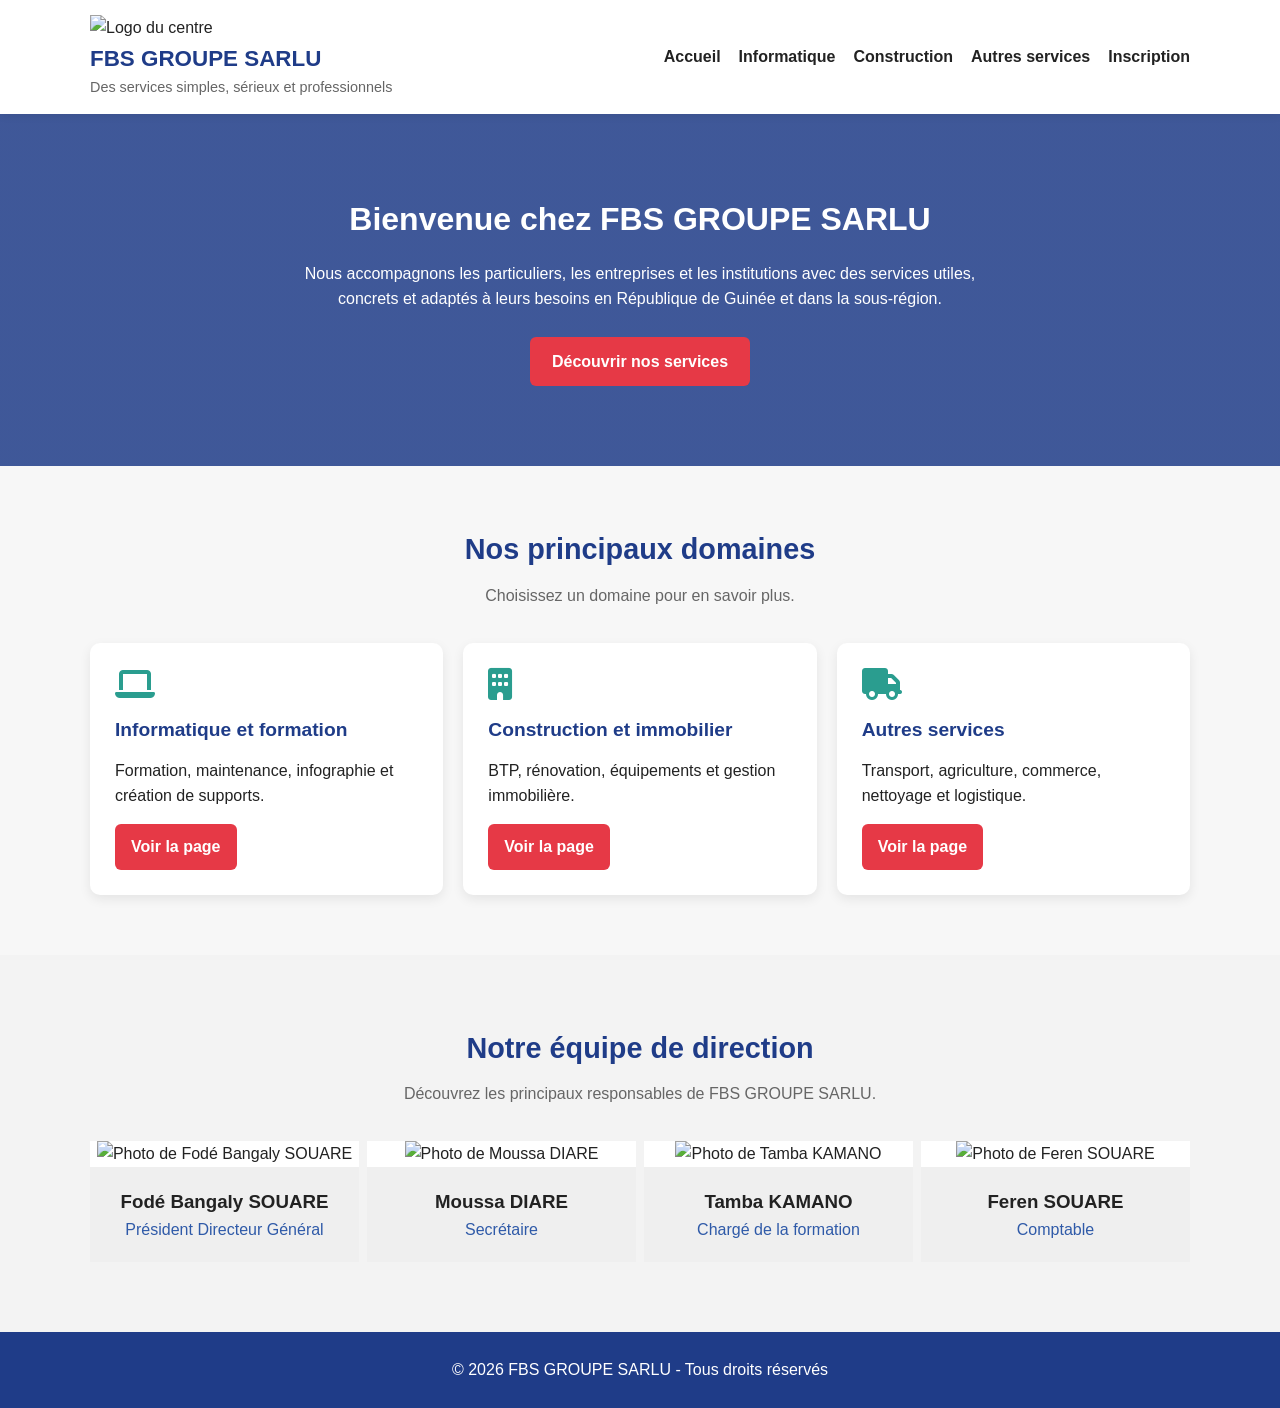
==== index.html @ cb2cd77f "Add files via upload" ====
<!DOCTYPE html>
<html lang="fr">
<head>
  <meta charset="UTF-8">
  <meta name="viewport" content="width=device-width, initial-scale=1.0">
  <title>FBS GROUPE SARLU - Accueil</title>

  <!-- Feuille de style principale -->
  <link rel="stylesheet" href="style.css">

  <!-- Bibliothèque d’icônes -->
  <link rel="stylesheet" href="https://cdnjs.cloudflare.com/ajax/libs/font-awesome/6.4.0/css/all.min.css">
</head>
<body>

  <!-- En-tête -->
  <header>
    <div class="conteneur contenu-entete">

      <!-- Logo et nom de l’entreprise -->
      <div class="logo">
        <img src="IMAGES/formation.jpg" width="50" alt="Logo du centre" title="Logo du centre">
        <h1>FBS GROUPE SARLU</h1>
        <p>Des services simples, sérieux et professionnels</p>
      </div>

      <!-- Bouton du menu sur téléphone -->
      <button class="bouton-menu" id="boutonMenu" aria-label="Ouvrir le menu">
        <i class="fas fa-bars"></i>
      </button>

      <!-- Menu de navigation -->
      <nav>
        <ul id="menu">
          <li><a href="index.html">Accueil</a></li>
          <li><a href="informatique.html">Informatique</a></li>
          <li><a href="construction.html">Construction</a></li>
          <li><a href="services.html">Autres services</a></li>
          <li><a href="inscription.html">Inscription</a></li>
        </ul>
      </nav>

    </div>
  </header>

  <!-- Bannière principale -->
  <section class="banniere accueil">
    <div class="conteneur">
      <h2>Bienvenue chez FBS GROUPE SARLU</h2>
      <p>
        Nous accompagnons les particuliers, les entreprises et les institutions
        avec des services utiles, concrets et adaptés à leurs besoins en République de Guinée
        et dans la sous-région.
      </p>
      <a href="#mon_ancre" class="bouton">Découvrir nos services</a>
    </div>
  </section>

  <!-- Présentation des domaines -->
  <section>
    <div class="conteneur">
      <div class="titre-section">
        <h2 id="mon_ancre"> Nos principaux domaines</h2>
        <p>Choisissez un domaine pour en savoir plus.</p>
      </div>

      <div class="grille-3">

        <div class="carte">
          <i class="fas fa-laptop"></i>
          <h3>Informatique et formation</h3>
          <p>Formation, maintenance, infographie et création de supports.</p>
          <a href="informatique.html" class="bouton petit-bouton">Voir la page</a>
        </div>

        <div class="carte">
          <i class="fas fa-building"></i>
          <h3>Construction et immobilier</h3>
          <p>BTP, rénovation, équipements et gestion immobilière.</p>
          <a href="construction.html" class="bouton petit-bouton">Voir la page</a>
        </div>

        <div class="carte">
          <i class="fas fa-truck"></i>
          <h3>Autres services</h3>
          <p>Transport, agriculture, commerce, nettoyage et logistique.</p>
          <a href="services.html" class="bouton petit-bouton">Voir la page</a>
        </div>

      </div>
    </div>
  </section>

  <!-- Équipe de direction -->
  <section class="equipe">
    <div class="conteneur">
      <div class="titre-section">
        <h2>Notre équipe de direction</h2>
        <p>Découvrez les principaux responsables de FBS GROUPE SARLU.</p>
      </div>

      <div class="grille-equipe">

        <div class="membre">
          <img src="IMAGES/photo Fodé Bangaly Souaré.jpg" alt="Photo de Fodé Bangaly SOUARE" title="PDG SOUARE">
          <div class="infos-membre">
            <h3>Fodé Bangaly SOUARE</h3>
            <p class="poste">Président Directeur Général</p>
          </div>
        </div>

        <div class="membre">
          <img src="IMAGES/DIARE.jpeg" alt="Photo de Moussa DIARE" title="DIARE">
          <div class="infos-membre">
            <h3>Moussa DIARE</h3>
            <p class="poste">Secrétaire</p>
          </div>
        </div>

        <div class="membre">
          <img src="IMAGES/KAMANO.jpeg" alt="Photo de Tamba KAMANO">
          <div class="infos-membre">
            <h3>Tamba KAMANO</h3>
            <p class="poste">Chargé de la formation</p>
          </div>
        </div>

        <div class="membre">
          <img src="IMAGES/Feren.jpg" alt="Photo de Feren SOUARE">
          <div class="infos-membre">
            <h3>Feren SOUARE</h3>
            <p class="poste">Comptable</p>
          </div>
        </div>

      </div>
    </div>
  </section>

  <!-- Pied de page -->
  <footer>
    <p>&copy; 2026 FBS GROUPE SARLU - Tous droits réservés</p>
  </footer>

  <!-- Fichier JavaScript -->
  <script src="script.js"></script>
</body>
</html>
---- style.css ----
/* COULEURS DU SITE */
:root {
  --bleu: #1f3c88;
  --vert: #2a9d8f;
  --rouge: #e63946;
  --blanc: #ffffff;
  --gris-clair: #f7f7f7;
  --gris: #666;
  --noir: #222;
}

  /* RÉGLAGES GÉNÉRAUX */
* {
  margin: 0;
  padding: 0;
  box-sizing: border-box;
}

body {
  font-family: Arial, sans-serif;
  background-color: var(--gris-clair);
  color: var(--noir);
  line-height: 1.6;
}

/* Conteneur principal */
.conteneur {
  width: 90%;
  max-width: 1100px;
  margin: auto;
}

  /* EN-TÊTE */
header {
  background-color: var(--blanc);
  box-shadow: 0 2px 8px rgba(0, 0, 0, 0.08);
  position: sticky;
  top: 0;
  z-index: 1000;
}

.contenu-entete {
  display: flex;
  justify-content: space-between;
  align-items: center;
  padding: 15px 0;
  position: relative;
}

.logo h1 {
  color: var(--bleu);
  font-size: 1.4rem;
}

.logo p {
  color: var(--gris);
  font-size: 0.9rem;
}

   /* MENU DE NAVIGATION */
nav ul {
  list-style: none;
  display: flex;
  gap: 18px;
}

nav a {
  text-decoration: none;
  color: var(--noir);
  font-weight: bold;
}

nav a:hover {
  color: var(--vert);
}

/* Bouton menu mobile */
.bouton-menu {
  display: none;
  background: none;
  border: none;
  font-size: 1.4rem;
  color: var(--bleu);
  cursor: pointer;
}

   /* BANNIÈRES */
.banniere,
.banniere-page {
  color: white;
  text-align: center;
  padding: 80px 20px;
  background-size: cover;
  background-position: center;
}

/* Image de fond de chaque page */
.accueil {
  background:
    linear-gradient(rgba(31, 60, 136, 0.85), rgba(31, 60, 136, 0.85)),
    url("IMAGES/fond_cyber.jpeg");
}

.informatique {
  background:
    linear-gradient(rgba(31, 60, 136, 0.85), rgba(31, 60, 136, 0.85)),
    url("IMAGES/fond_informatique.jpg");
}

.construction {
  background:
    linear-gradient(rgba(31, 60, 136, 0.85), rgba(31, 60, 136, 0.85)),
    url("IMAGES/fond_construction.jpg");
}

.services {
  background:
    linear-gradient(rgba(31, 60, 136, 0.85), rgba(31, 60, 136, 0.85)),
    url("IMAGES/font_service.jpg");
}

.inscription-page {
  background:
    linear-gradient(rgba(31, 60, 136, 0.85), rgba(31, 60, 136, 0.85)),
    url("IMAGES/inscripyion.jpg");
}

.banniere h2,
.banniere-page h2 {
  font-size: 2rem;
  margin-bottom: 15px;
}

.banniere p,
.banniere-page p {
  max-width: 700px;
  margin: 0 auto 25px;
}

/* BOUTONS */
.bouton {
  display: inline-block;
  background-color: var(--rouge);
  color: white;
  text-decoration: none;
  padding: 12px 22px;
  border-radius: 6px;
  font-weight: bold;
}

.petit-bouton {
  margin-top: 15px;
  padding: 10px 16px;
}

   /*  SECTIONS */
section {
  padding: 60px 0;
}

.titre-section {
  text-align: center;
  margin-bottom: 35px;
}

.titre-section h2,
.titre-simple {
  color: var(--bleu);
  font-size: 1.8rem;
  margin-bottom: 10px;
}

.titre-section p {
  color: var(--gris);
}

   /* CARTES / SERVICES */
.grille-3 {
  display: grid;
  grid-template-columns: repeat(3, 1fr);
  gap: 20px;
}

.carte {
  background-color: var(--blanc);
  padding: 25px;
  border-radius: 10px;
  box-shadow: 0 4px 12px rgba(0, 0, 0, 0.08);
}

.carte i {
  font-size: 2rem;
  color: var(--vert);
  margin-bottom: 15px;
}

.carte h3 {
  color: var(--bleu);
  margin-bottom: 12px;
  font-size: 1.2rem;
}

   /* BLOCS IMAGE + TEXTE */
.contenu-direction,
.image-texte,
.boite-contact {
  display: grid;
  grid-template-columns: 1fr 1fr;
  gap: 30px;
  align-items: center;
}

.direction img,
.image-texte img {
  width: 100%;
  border-radius: 10px;
  object-fit: cover;
  box-shadow: 0 4px 12px rgba(0, 0, 0, 0.12);
}

/* Image un peu plus petite */
.image-texte img {
  max-width: 450px;
  height: 280px;
  object-position: center top;
}

.texte-direction {
  background-color: white;
  padding: 25px;
  border-radius: 10px;
  box-shadow: 0 4px 12px rgba(0, 0, 0, 0.08);
}

/* ÉQUIPE */
.equipe {
  background-color: #f3f3f3;
  padding: 70px 0;
}

.grille-equipe {
  display: grid;
  grid-template-columns: repeat(4, 1fr);
  gap: 8px;
}

.membre {
  background-color: white;
  text-align: center;
  overflow: hidden;
}

.membre img {
  width: 100%;
  height: 300px;
  object-fit: cover;
}

.infos-membre {
  background-color: #efefef;
  padding: 20px;
}

.membre h3 {
  font-weight: bold;
}

.membre .poste {
  color: #2f5aa8;
}

   /*FORMULAIRE */
form {
  background-color: white;
  padding: 25px;
  border-radius: 10px;
  box-shadow: 0 4px 12px rgba(0, 0, 0, 0.08);
}

label {
  display: block;
  margin-bottom: 6px;
  font-weight: bold;
  color: var(--bleu);
}

input,
select,
textarea {
  width: 100%;
  padding: 12px;
  margin-bottom: 15px;
  border: 1px solid #ccc;
  border-radius: 6px;
}

button {
  background-color: var(--bleu);
  color: white;
  border: none;
  padding: 12px 18px;
  border-radius: 6px;
  cursor: pointer;
}

form button {
  width: 100%;
}

   /* PIED DE PAGE */
footer {
  background-color: var(--bleu);
  color: white;
  text-align: center;
  padding: 25px;
}

   /*  VERSION TABLETTE */
@media (max-width: 900px) {
  .grille-3,
  .image-texte,
  .contenu-direction,
  .boite-contact,
  .grille-equipe {
    grid-template-columns: 1fr;
  }
}

   /*  VERSION MOBILE */
@media (max-width: 768px) {
  .bouton-menu {
    display: block;
  }

  nav ul {
    display: none;
    flex-direction: column;
    background-color: white;
    position: absolute;
    top: 70px;
    right: 5%;
    width: 220px;
    padding: 20px;
    border-radius: 10px;
    box-shadow: 0 4px 12px rgba(0, 0, 0, 0.1);
  }

  nav ul.show {
    display: flex;
  }

  .banniere h2,
  .banniere-page h2 {
    font-size: 1.6rem;
  }
}

.formations-info {
  padding: 60px 0;
  background: #f7f7f7;
}

.titre-categorie {
  color: #1f3c88;
  margin: 40px 0 20px;
  font-size: 1.5rem;
}

.grille-formations {
  display: grid;
  grid-template-columns: repeat(3, 1fr);
  gap: 20px;
}

.formation {
  background: white;
  padding: 20px;
  border-radius: 10px;
  box-shadow: 0 4px 10px rgba(0, 0, 0, 0.08);
}

.formation h4 {
  color: #1f3c88;
  margin-bottom: 12px;
  font-size: 1.15rem;
}

.formation p {
  margin-bottom: 8px;
  color: #222;
}

.infos-inscription {
  background: white;
  margin-top: 40px;
  padding: 25px;
  border-left: 5px solid #1f3c88;
  border-radius: 10px;
  box-shadow: 0 4px 10px rgba(0, 0, 0, 0.08);
}

.infos-inscription h3 {
  color: #1f3c88;
  margin-bottom: 15px;
}

@media (max-width: 900px) {
  .grille-formations {
    grid-template-columns: 1fr 1fr;
  }
}

@media (max-width: 768px) {
  .grille-formations {
    grid-template-columns: 1fr;
  }
}
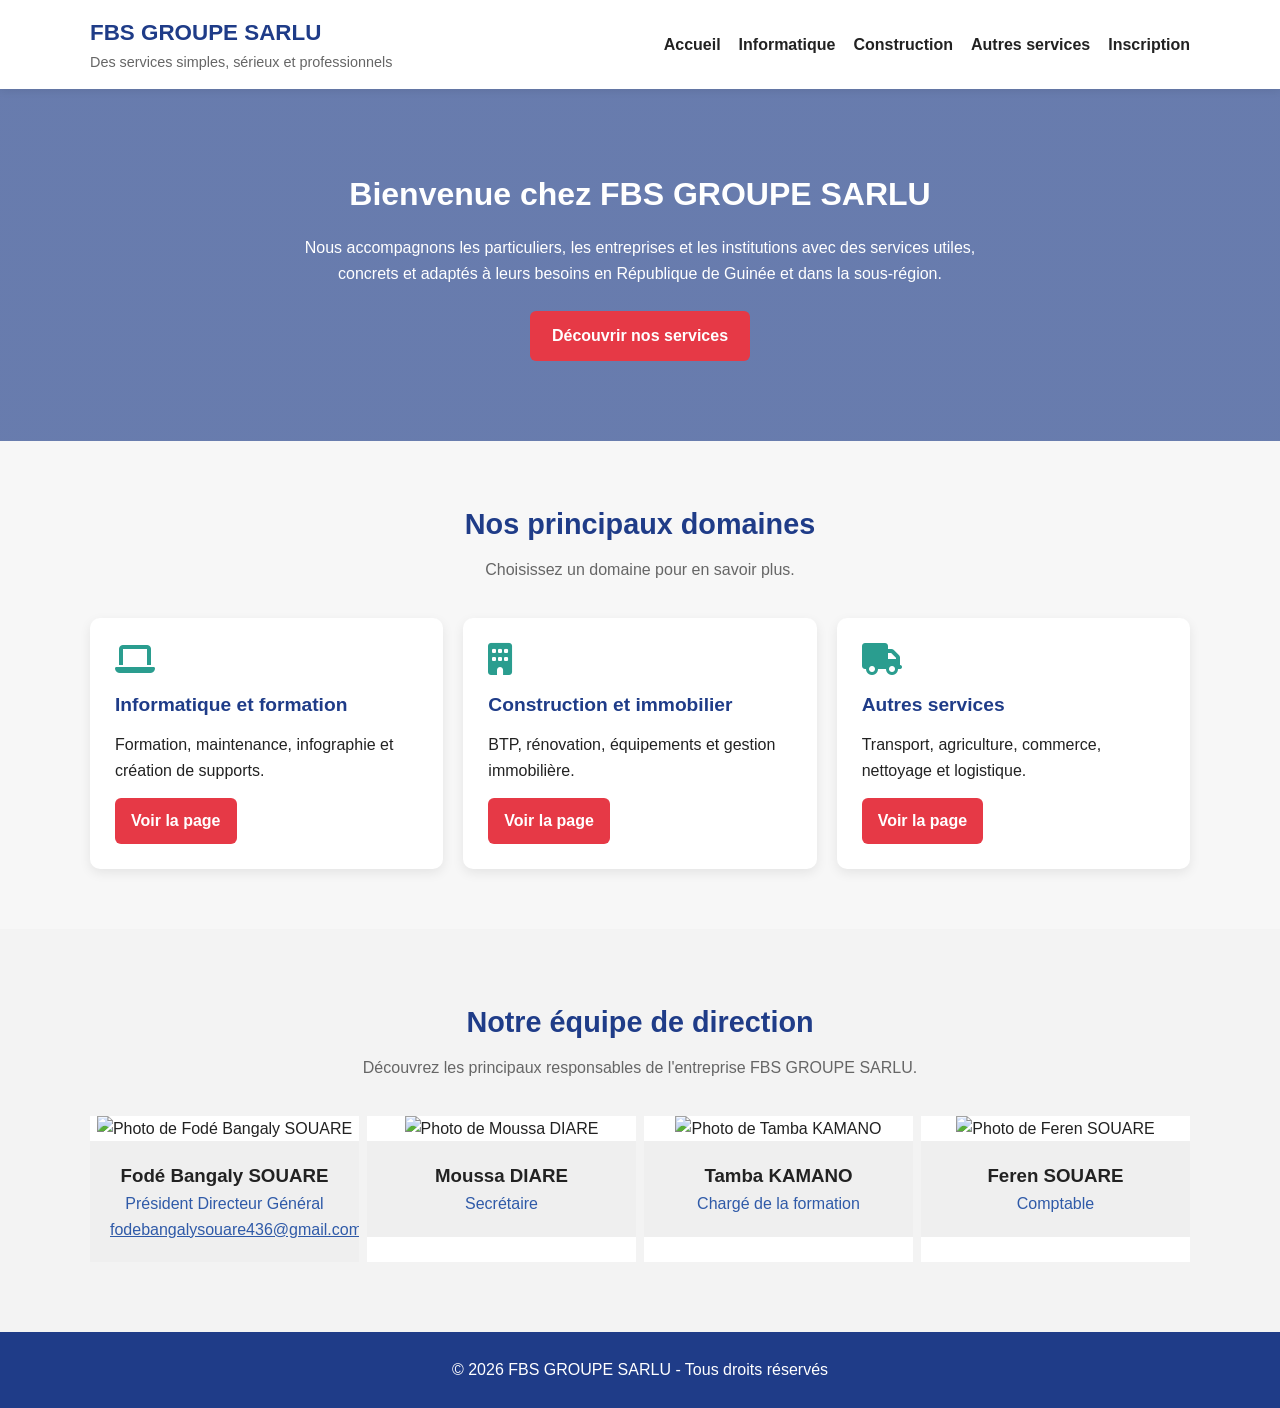
==== commit b5865d42: "Add files via upload" ====
--- a/index.html
+++ b/index.html
@@ -5,7 +5,7 @@
   <meta name="viewport" content="width=device-width, initial-scale=1.0">
   <title>FBS GROUPE SARLU - Accueil</title>
 
-  <!-- Feuille de style principale -->
+  <!-- Feuille de style principale pour toutes les pages du site -->
   <link rel="stylesheet" href="style.css">
 
   <!-- Bibliothèque d’icônes -->
@@ -19,7 +19,6 @@
 
       <!-- Logo et nom de l’entreprise -->
       <div class="logo">
-        <img src="IMAGES/formation.jpg" width="50" alt="Logo du centre" title="Logo du centre">
         <h1>FBS GROUPE SARLU</h1>
         <p>Des services simples, sérieux et professionnels</p>
       </div>
@@ -29,7 +28,7 @@
         <i class="fas fa-bars"></i>
       </button>
 
-      <!-- Menu de navigation -->
+      <!-- Menu de navigation à partir de la page principal-->
       <nav>
         <ul id="menu">
           <li><a href="index.html">Accueil</a></li>
@@ -96,7 +95,7 @@
     <div class="conteneur">
       <div class="titre-section">
         <h2>Notre équipe de direction</h2>
-        <p>Découvrez les principaux responsables de FBS GROUPE SARLU.</p>
+        <p>Découvrez les principaux responsables de l'entreprise FBS GROUPE SARLU.</p>
       </div>
 
       <div class="grille-equipe">
@@ -106,6 +105,7 @@
           <div class="infos-membre">
             <h3>Fodé Bangaly SOUARE</h3>
             <p class="poste">Président Directeur Général</p>
+            <a href="mailto:fodebangalysouare436@gmail.com">fodebangalysouare436@gmail.com</a>
           </div>
         </div>
 
--- a/style.css
+++ b/style.css
@@ -1,4 +1,4 @@
-   /* COULEURS DU SITE */
+/* COULEURS DU SITE */
 :root {
   --bleu: #1f3c88;
   --vert: #2a9d8f;
@@ -9,7 +9,7 @@
   --noir: #222;
 }
 
-  /* RÉGLAGES GÉNÉRAUX */
+/* RÉGLAGES GÉNÉRAUX */
 * {
   margin: 0;
   padding: 0;
@@ -30,7 +30,7 @@
   margin: auto;
 }
 
-  /* EN-TÊTE */
+/* EN-TÊTE */
 header {
   background-color: var(--blanc);
   box-shadow: 0 2px 8px rgba(0, 0, 0, 0.08);
@@ -57,7 +57,7 @@
   font-size: 0.9rem;
 }
 
-   /* MENU DE NAVIGATION */
+/* MENU DE NAVIGATION */
 nav ul {
   list-style: none;
   display: flex;
@@ -84,7 +84,7 @@
   cursor: pointer;
 }
 
-   /* BANNIÈRES */
+/* BANNIÈRES */
 .banniere,
 .banniere-page {
   color: white;
@@ -96,32 +96,35 @@
 
 /* Image de fond de chaque page */
 .accueil {
-  background:
-    linear-gradient(rgba(31, 60, 136, 0.85), rgba(31, 60, 136, 0.85)),
+  background: linear-gradient(rgba(31, 61, 136, 0.664), rgba(31, 61, 136, 0.664)), 
     url("IMAGES/fond_cyber.jpeg");
+    background-size: contain;
+    background-position: center;
 }
 
 .informatique {
-  background:
-    linear-gradient(rgba(31, 60, 136, 0.85), rgba(31, 60, 136, 0.85)),
-    url("IMAGES/fond_informatique.jpg");
+  background: linear-gradient(rgba(31, 60, 136, 0.85), rgba(31, 60, 136, 0.85)), 
+    url("IMAGES/formation_informatique.jpeg");
+  background-size: cover;
+  background-position: center;
 }
 
 .construction {
-  background:
-    linear-gradient(rgba(31, 60, 136, 0.85), rgba(31, 60, 136, 0.85)),
+  background: linear-gradient(rgba(31, 61, 136, 0.664), rgba(31, 61, 136, 0.664)), 
     url("IMAGES/fond_construction.jpg");
+    background-size: cover;
+    background-position: center;
 }
 
 .services {
-  background:
-    linear-gradient(rgba(31, 60, 136, 0.85), rgba(31, 60, 136, 0.85)),
+  background: linear-gradient(rgba(31, 60, 136, 0.85), rgba(31, 60, 136, 0.85)), 
     url("IMAGES/font_service.jpg");
+    background-size: cover;
+    background-position: center;
 }
 
 .inscription-page {
-  background:
-    linear-gradient(rgba(31, 60, 136, 0.85), rgba(31, 60, 136, 0.85)),
+  background: linear-gradient(rgba(249, 249, 250, 0), rgba(106, 119, 153, 0.85)),
     url("IMAGES/inscripyion.jpg");
 }
 
@@ -153,7 +156,7 @@
   padding: 10px 16px;
 }
 
-   /*  SECTIONS */
+/* SECTIONS */
 section {
   padding: 60px 0;
 }
@@ -174,7 +177,7 @@
   color: var(--gris);
 }
 
-   /* CARTES / SERVICES */
+/* CARTES / SERVICES */
 .grille-3 {
   display: grid;
   grid-template-columns: repeat(3, 1fr);
@@ -200,7 +203,7 @@
   font-size: 1.2rem;
 }
 
-   /* BLOCS IMAGE + TEXTE */
+/* BLOCS DES INFORMATIONS LIEES AUX IMAGES ET TEXTES */
 .contenu-direction,
 .image-texte,
 .boite-contact {
@@ -269,7 +272,13 @@
   color: #2f5aa8;
 }
 
-   /*FORMULAIRE */
+.membre a {
+  color: #2f5aa8;
+  decoration : none;
+  background-position: center;
+}
+
+/*FORMULAIRE */
 form {
   background-color: white;
   padding: 25px;
@@ -307,7 +316,7 @@
   width: 100%;
 }
 
-   /* PIED DE PAGE */
+/* PIED DE PAGE */
 footer {
   background-color: var(--bleu);
   color: white;
@@ -315,7 +324,7 @@
   padding: 25px;
 }
 
-   /*  VERSION TABLETTE */
+/* VERSION TABLETTE */
 @media (max-width: 900px) {
   .grille-3,
   .image-texte,
@@ -326,8 +335,8 @@
   }
 }
 
-   /*  VERSION MOBILE */
-@media (max-width: 768px) {
+/* VERSION MOBILE */
+@media screen and (max-width: 1200px) {
   .bouton-menu {
     display: block;
   }
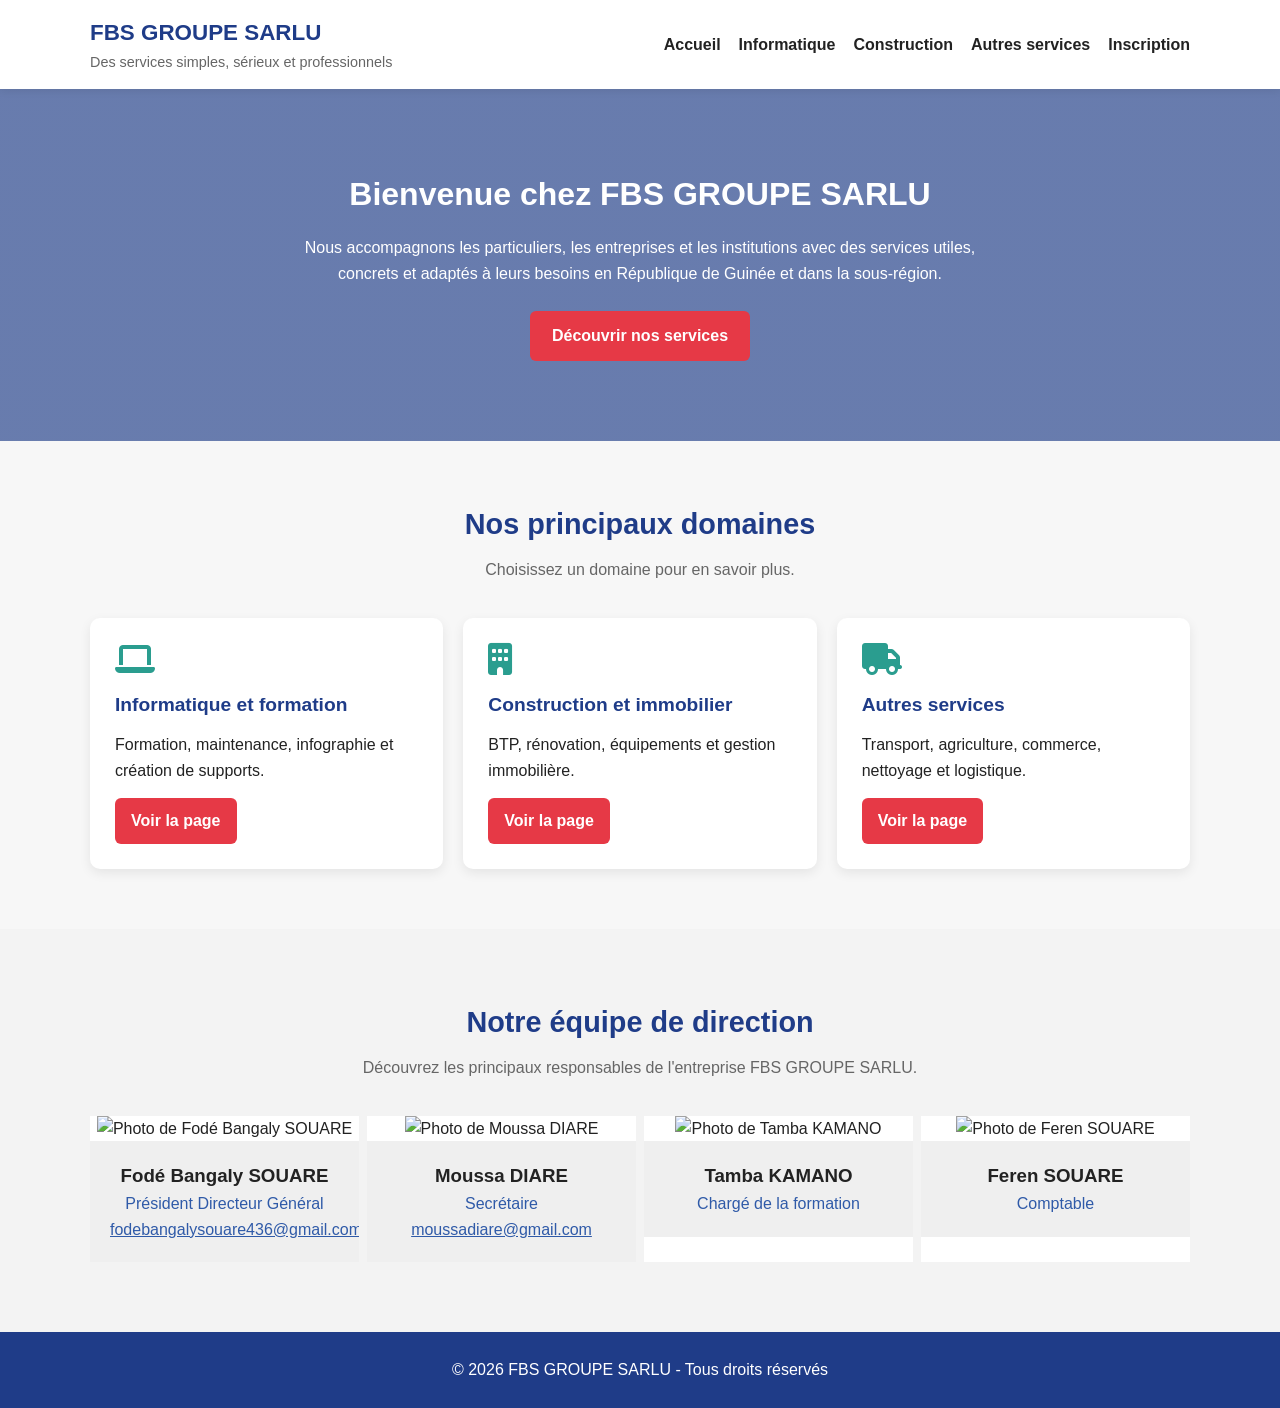
==== commit c20dac9c: "Add files via upload" ====
--- a/index.html
+++ b/index.html
@@ -101,7 +101,7 @@
       <div class="grille-equipe">
 
         <div class="membre">
-          <img src="IMAGES/photo Fodé Bangaly Souaré.jpg" alt="Photo de Fodé Bangaly SOUARE" title="PDG SOUARE">
+          <img src="IMAGES/photo_souare.jpg" alt="Photo de Fodé Bangaly SOUARE" title="PDG SOUARE">
           <div class="infos-membre">
             <h3>Fodé Bangaly SOUARE</h3>
             <p class="poste">Président Directeur Général</p>
@@ -114,6 +114,7 @@
           <div class="infos-membre">
             <h3>Moussa DIARE</h3>
             <p class="poste">Secrétaire</p>
+            <a href="mailto:moussadiare@gmail.com">moussadiare@gmail.com</a>
           </div>
         </div>
 
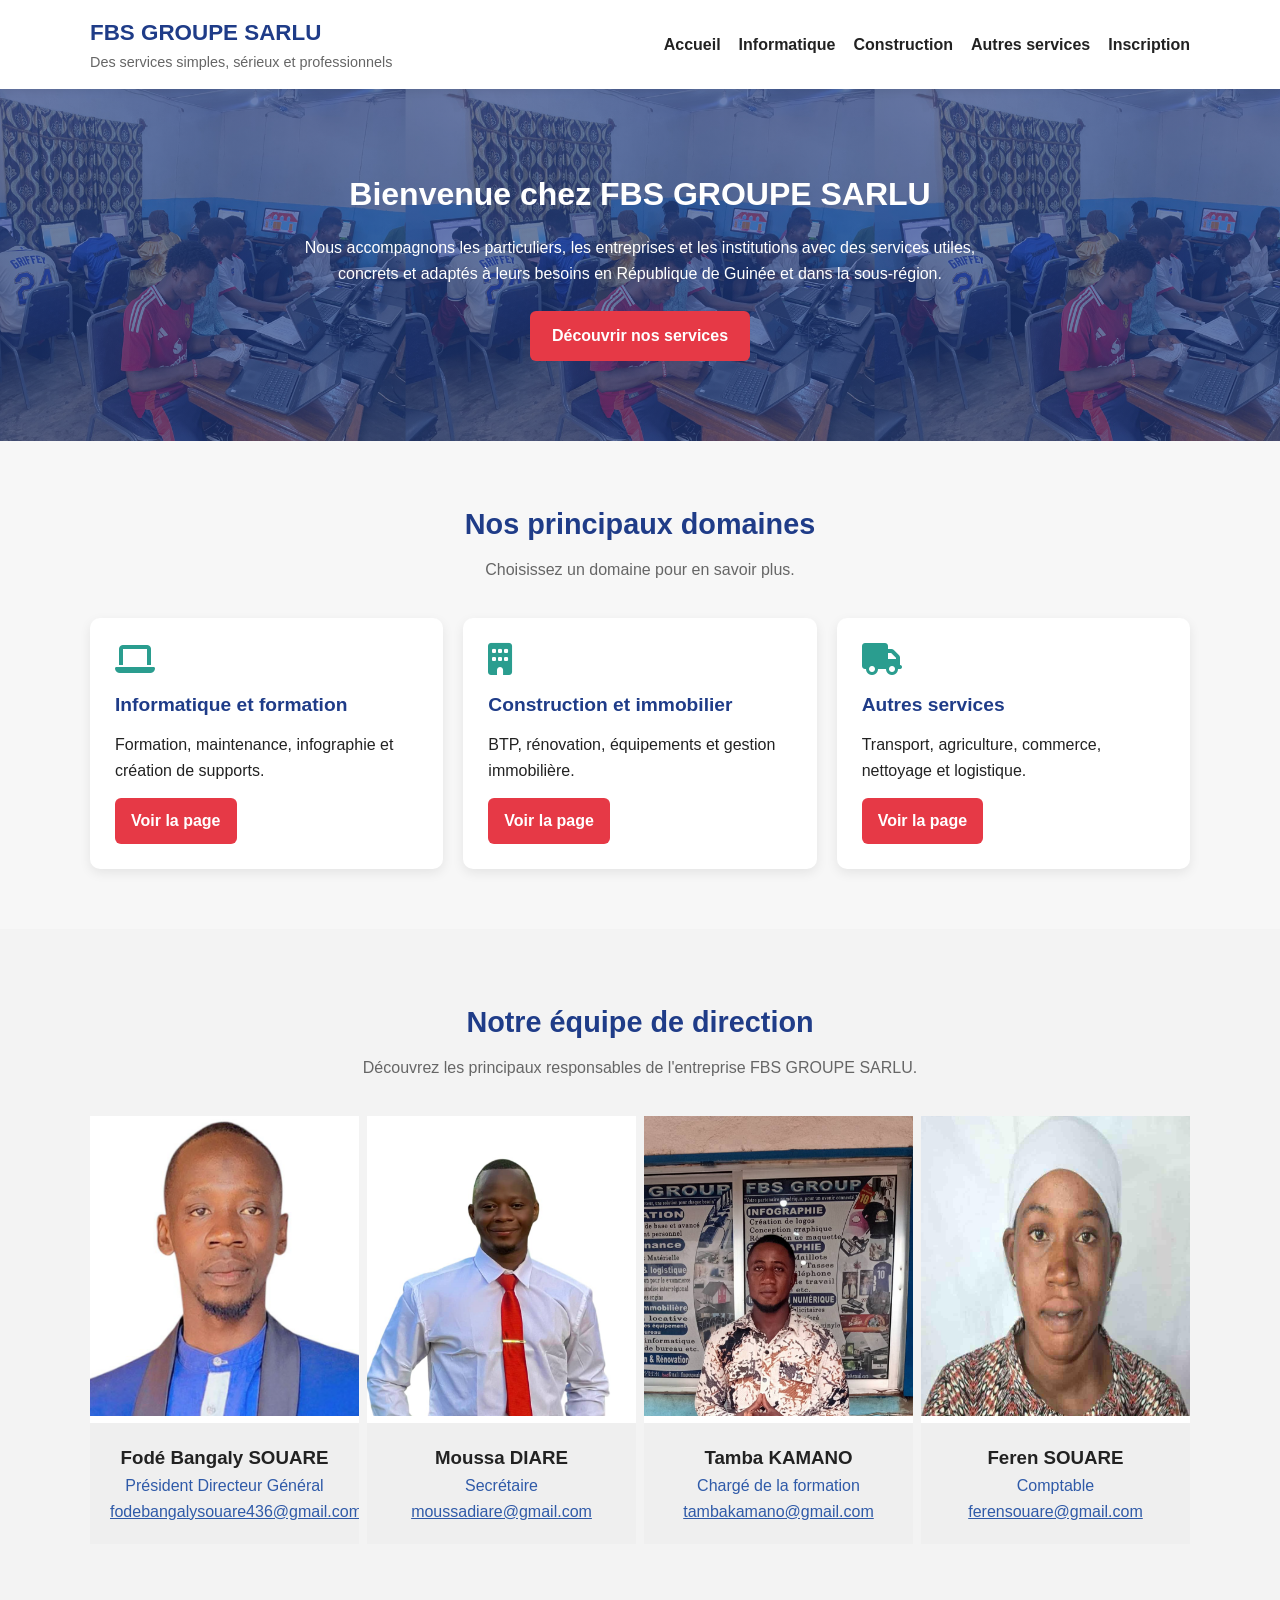
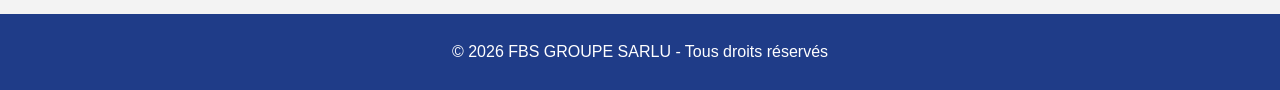
==== commit 62e18443: "Add files via upload" ====
--- a/index.html
+++ b/index.html
@@ -119,18 +119,20 @@
         </div>
 
         <div class="membre">
-          <img src="IMAGES/KAMANO.jpeg" alt="Photo de Tamba KAMANO">
+          <img src="IMAGES/KAMANO.jpeg" alt="Photo de Tamba KAMANO" title="KAMANO">
           <div class="infos-membre">
             <h3>Tamba KAMANO</h3>
             <p class="poste">Chargé de la formation</p>
+            <a href="mailto:tambakamano@gmail.com">tambakamano@gmail.com</a>
           </div>
         </div>
 
         <div class="membre">
-          <img src="IMAGES/Feren.jpg" alt="Photo de Feren SOUARE">
+          <img src="IMAGES/Feren.jpg" alt="Photo de Feren SOUARE" title="Feren SOUARE">
           <div class="infos-membre">
             <h3>Feren SOUARE</h3>
             <p class="poste">Comptable</p>
+            <a href="mailto:ferensouare@gmail.com">ferensouare@gmail.com</a>
           </div>
         </div>
 
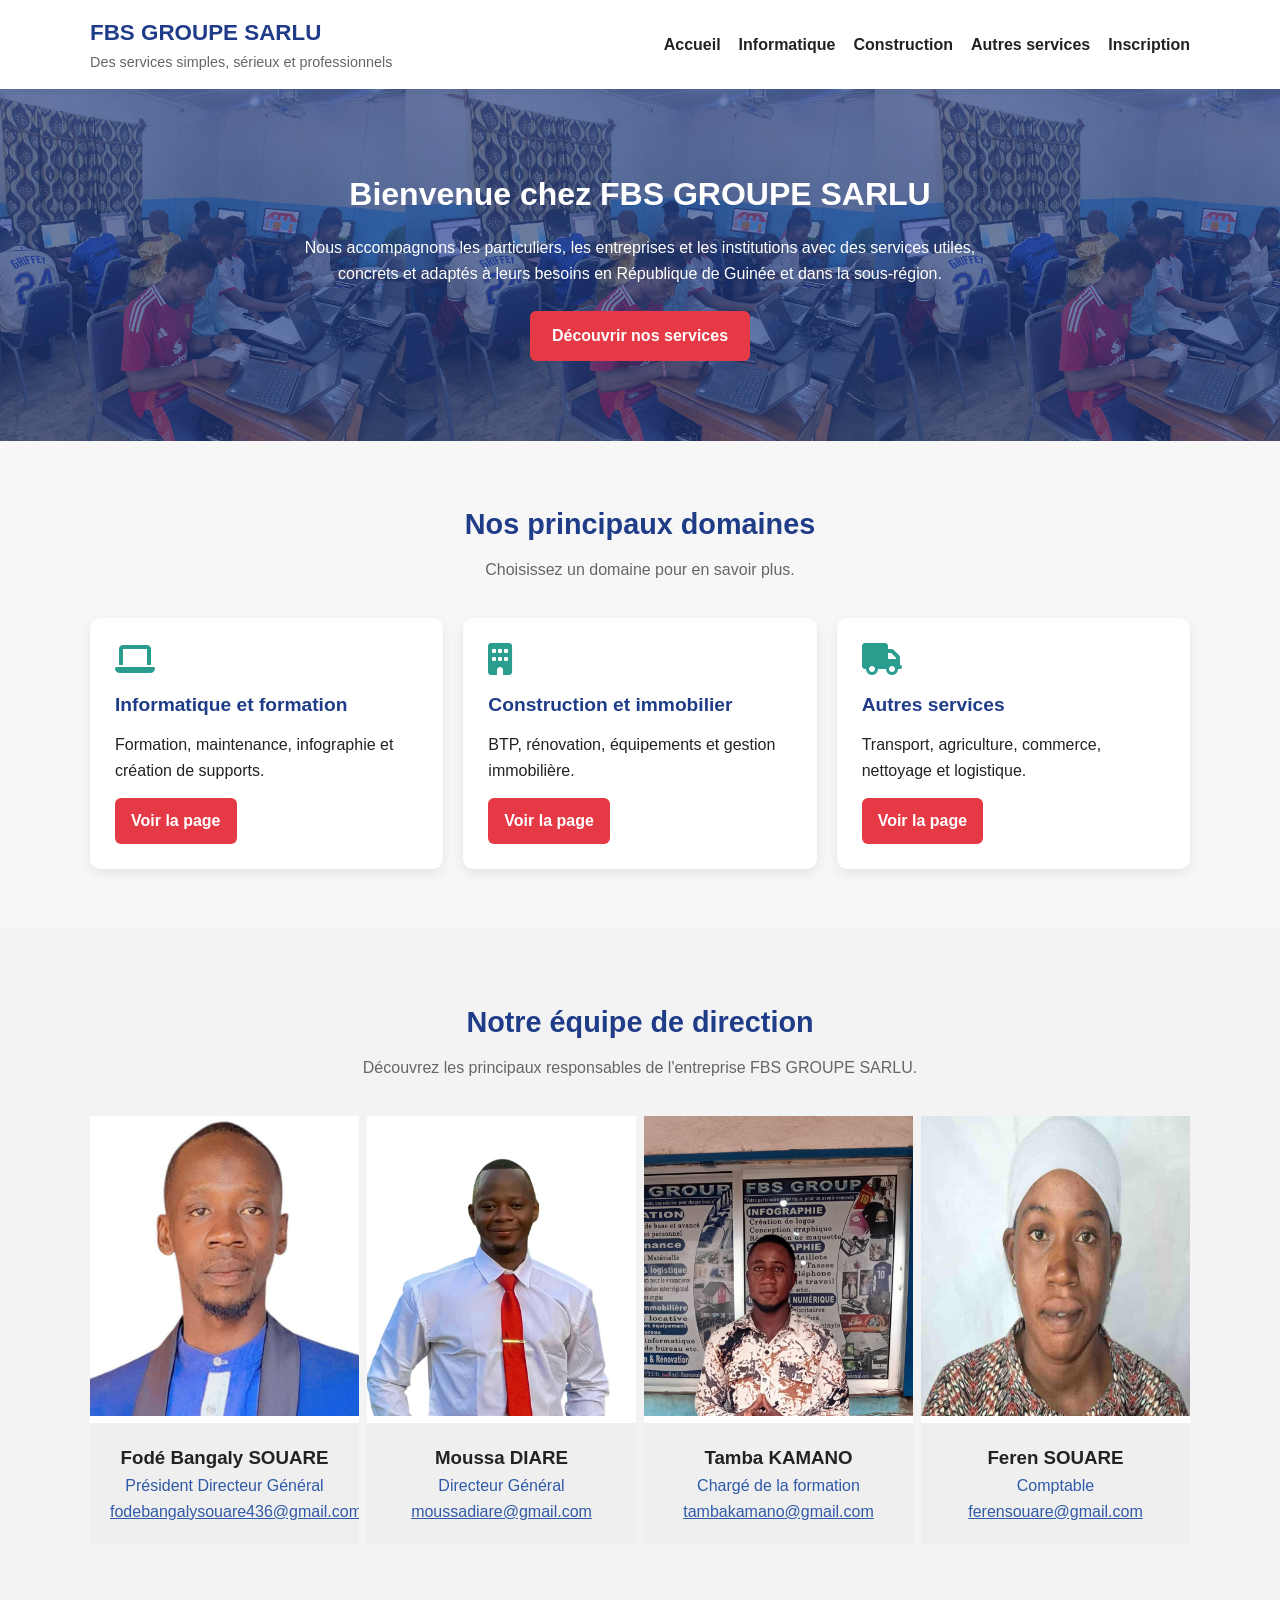
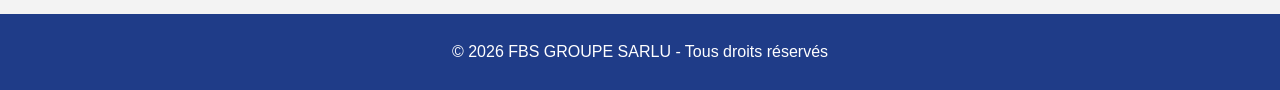
==== commit d41bbda0: "Add files via upload" ====
--- a/index.html
+++ b/index.html
@@ -113,7 +113,7 @@
           <img src="IMAGES/DIARE.jpeg" alt="Photo de Moussa DIARE" title="DIARE">
           <div class="infos-membre">
             <h3>Moussa DIARE</h3>
-            <p class="poste">Secrétaire</p>
+            <p class="poste">Directeur Général</p>
             <a href="mailto:moussadiare@gmail.com">moussadiare@gmail.com</a>
           </div>
         </div>
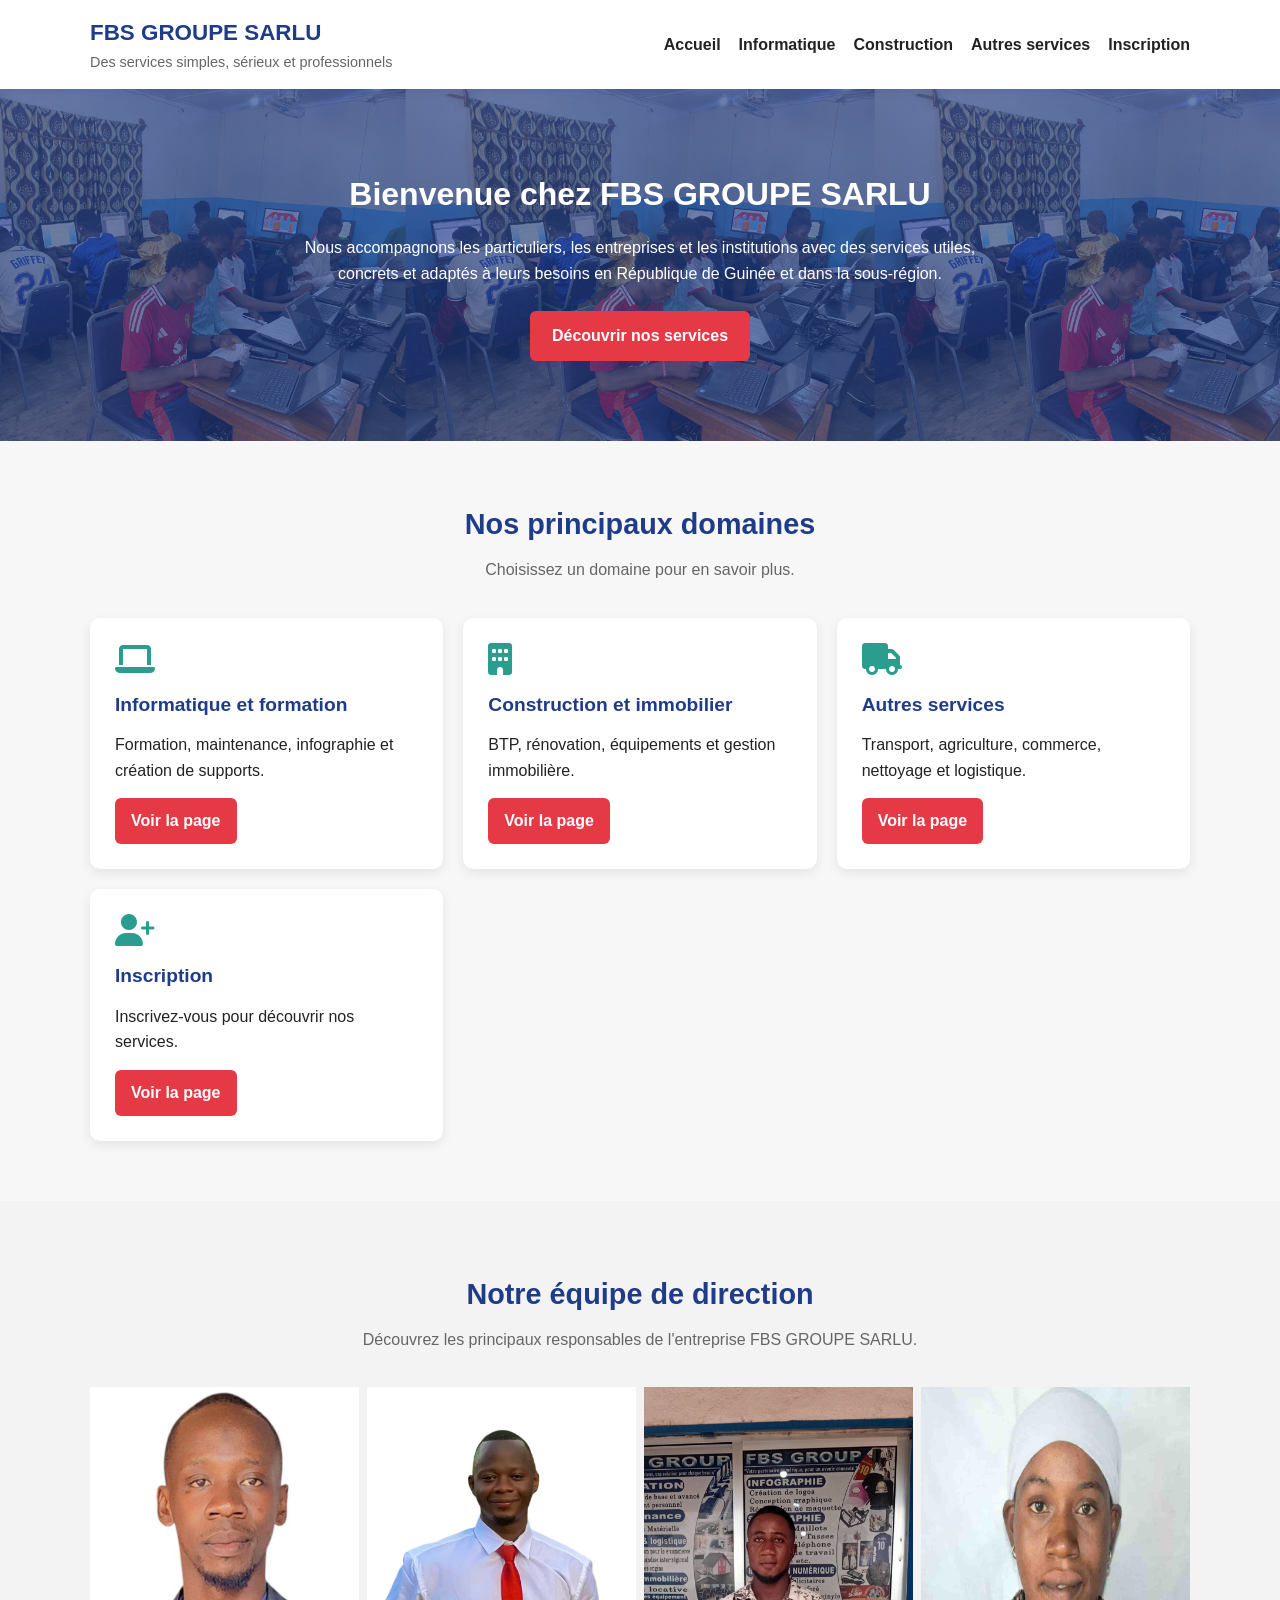
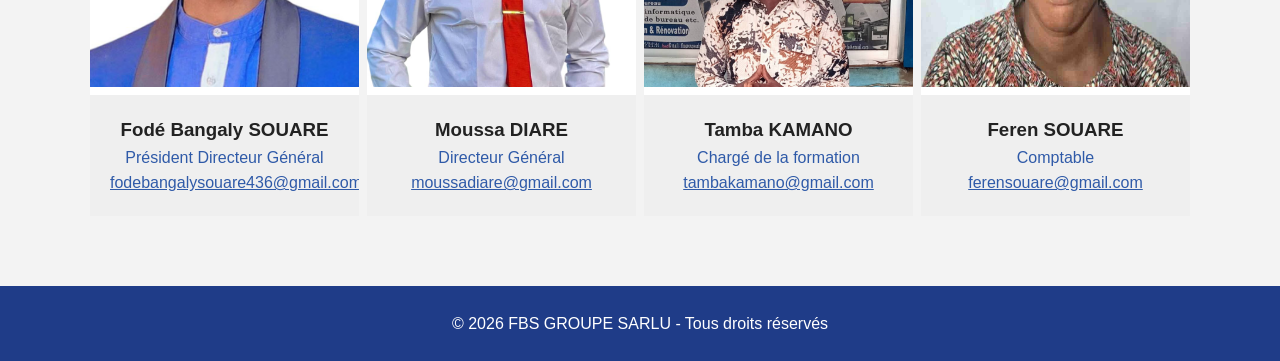
==== commit 0b9d12ef: "Add files via upload" ====
--- a/index.html
+++ b/index.html
@@ -86,6 +86,13 @@
           <a href="services.html" class="bouton petit-bouton">Voir la page</a>
         </div>
 
+        <div class="carte">
+          <i class="fas fa-user-plus"></i>
+          <h3>Inscription</h3>
+          <p>Inscrivez-vous pour découvrir nos services.</p>
+          <a href="inscription.html" class="bouton petit-bouton">Voir la page</a>
+        </div>        
+
       </div>
     </div>
   </section>
